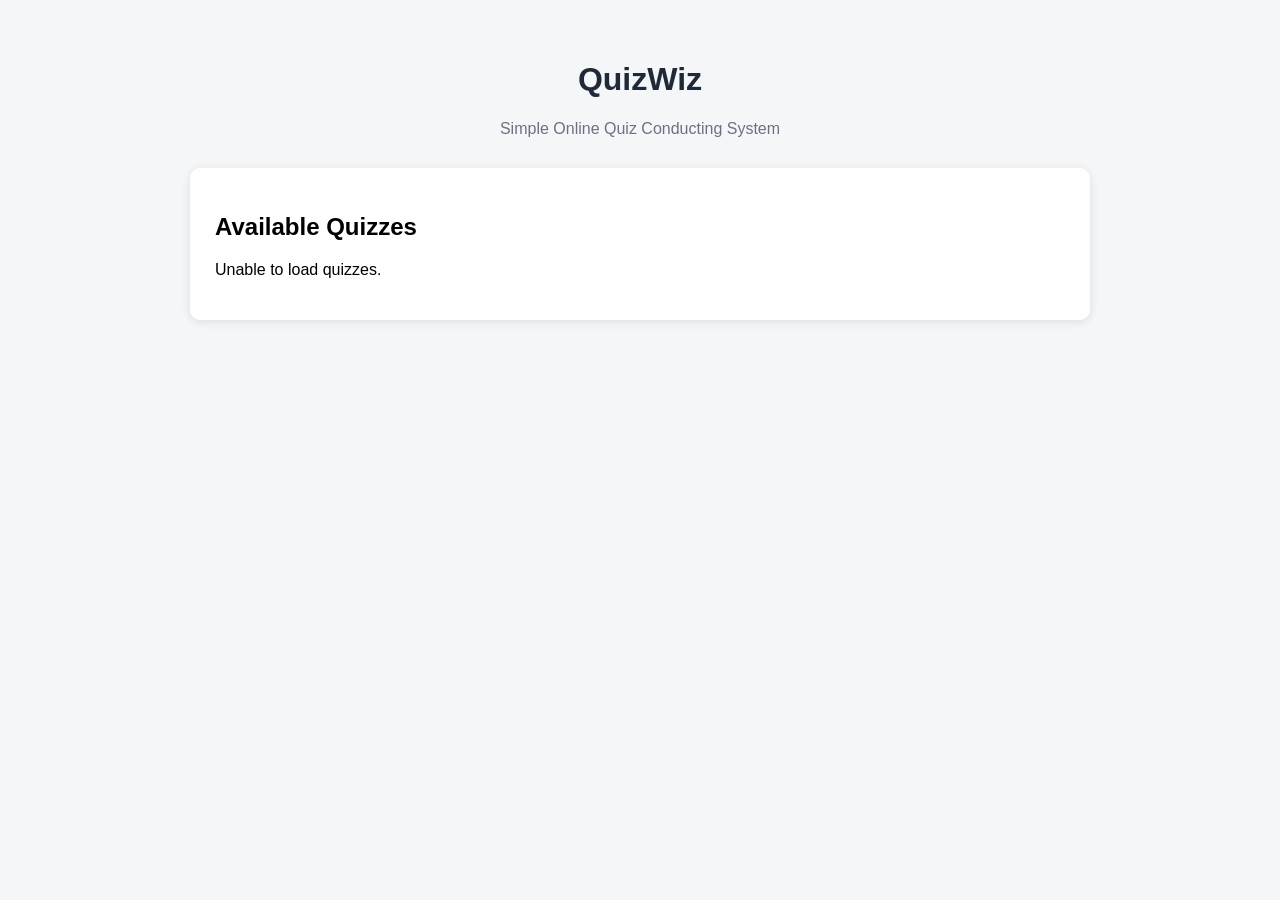
==== src/main/resources/static/index.html @ 66ffd140 "Add QuizWiz frontend" ====
<!DOCTYPE html>
<html>
<head>
    <title>QuizWiz - Online Quiz System</title>
    <link rel="stylesheet" href="style.css">
</head>

<body>

<div class="container">

    <h1>QuizWiz</h1>
    <p class="subtitle">Simple Online Quiz Conducting System</p>

    <div class="card">
        <h2>Available Quizzes</h2>

        <div id="quizList">
            <p>Loading quizzes...</p>
        </div>
    </div>

</div>

<script src="script.js"></script>

</body>
</html>
---- src/main/resources/static/style.css ----
body {
    font-family: Arial, sans-serif;
    background: #f4f6f8;
    margin: 0;
    padding: 40px;
}

.container {
    max-width: 900px;
    margin: auto;
}

h1 {
    text-align: center;
    color: #1f2937;
}

.subtitle {
    text-align: center;
    color: #6b7280;
}

.card {
    background: white;
    padding: 25px;
    margin-top: 30px;
    border-radius: 10px;
    box-shadow: 0 2px 10px rgba(0, 0, 0, 0.1);
}

.quiz {
    border: 1px solid #ddd;
    padding: 15px;
    margin-top: 15px;
    border-radius: 8px;
}

.quiz h3 {
    margin-top: 0;
}

button {
    background: #2563eb;
    color: white;
    border: none;
    padding: 10px 18px;
    border-radius: 6px;
    cursor: pointer;
}

button:hover {
    background: #1d4ed8;
}
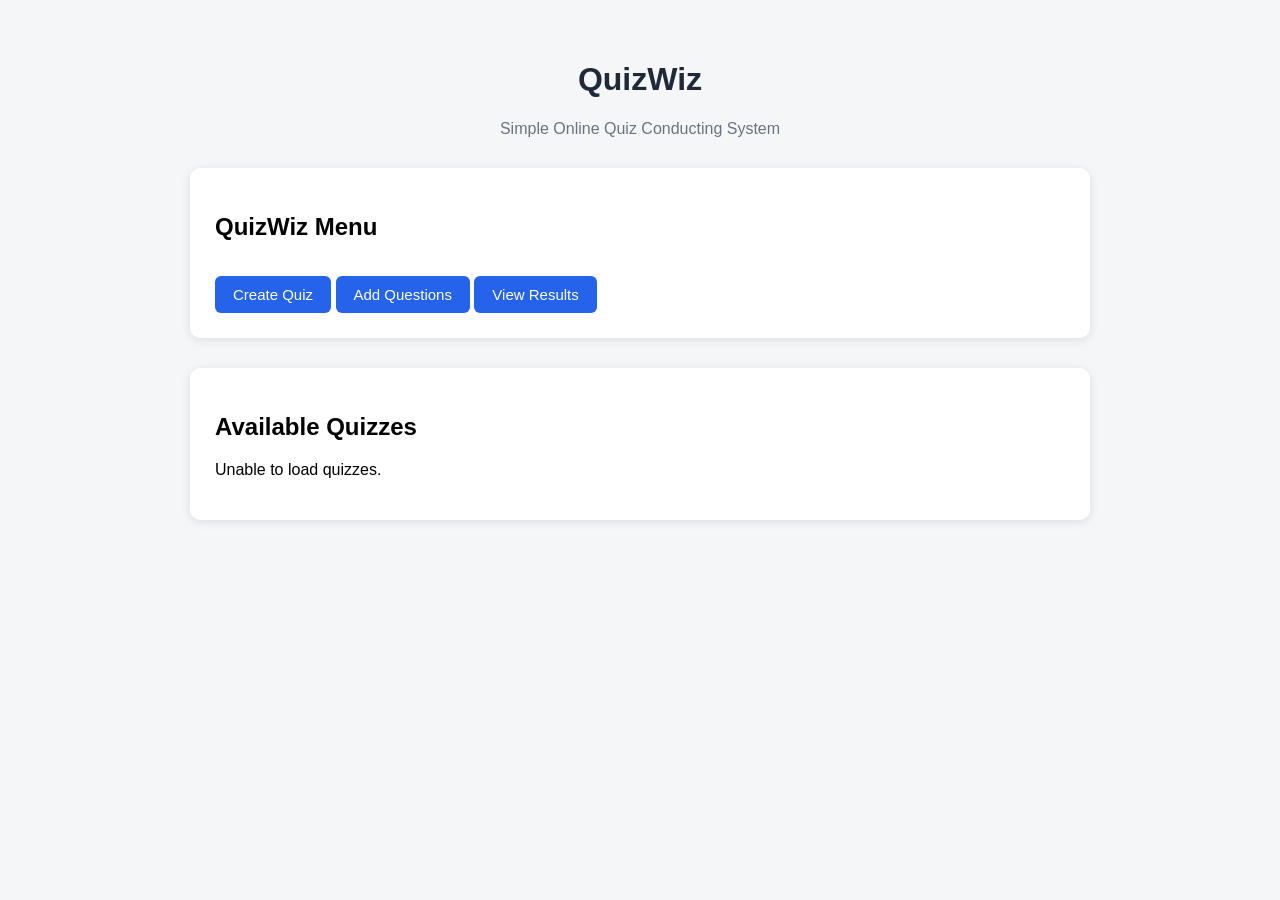
==== commit e991a5d0: "Add navigation menu" ====
--- a/src/main/resources/static/index.html
+++ b/src/main/resources/static/index.html
@@ -10,14 +10,37 @@
 <div class="container">
 
     <h1>QuizWiz</h1>
-    <p class="subtitle">Simple Online Quiz Conducting System</p>
+
+    <p class="subtitle">
+        Simple Online Quiz Conducting System
+    </p>
 
     <div class="card">
+
+        <h2>QuizWiz Menu</h2>
+
+        <button onclick="window.location.href='admin.html'">
+            Create Quiz
+        </button>
+
+        <button onclick="window.location.href='question.html'">
+            Add Questions
+        </button>
+
+        <button onclick="window.location.href='results.html'">
+            View Results
+        </button>
+
+    </div>
+
+    <div class="card">
+
         <h2>Available Quizzes</h2>
 
         <div id="quizList">
             <p>Loading quizzes...</p>
         </div>
+
     </div>
 
 </div>
--- a/src/main/resources/static/style.css
+++ b/src/main/resources/static/style.css
@@ -30,13 +30,40 @@
 
 .quiz {
     border: 1px solid #ddd;
-    padding: 15px;
+    padding: 20px;
     margin-top: 15px;
     border-radius: 8px;
+    background: #fafafa;
 }
 
 .quiz h3 {
     margin-top: 0;
+    color: #1f2937;
+}
+
+label {
+    display: block;
+    padding: 8px;
+    margin: 5px 0;
+    cursor: pointer;
+    border-radius: 5px;
+}
+
+label:hover {
+    background: #eef2ff;
+}
+
+input[type="number"] {
+    width: 100%;
+    box-sizing: border-box;
+    padding: 10px;
+    margin-top: 8px;
+    border: 1px solid #ccc;
+    border-radius: 6px;
+}
+
+input[type="radio"] {
+    margin-right: 8px;
 }
 
 button {
@@ -44,10 +71,23 @@
     color: white;
     border: none;
     padding: 10px 18px;
+    margin-top: 15px;
     border-radius: 6px;
     cursor: pointer;
+    font-size: 15px;
 }
 
 button:hover {
     background: #1d4ed8;
+}
+
+#timer {
+    color: #dc2626;
+    font-size: 18px;
+}
+
+#result {
+    margin-top: 20px;
+    font-size: 18px;
+    font-weight: bold;
 }
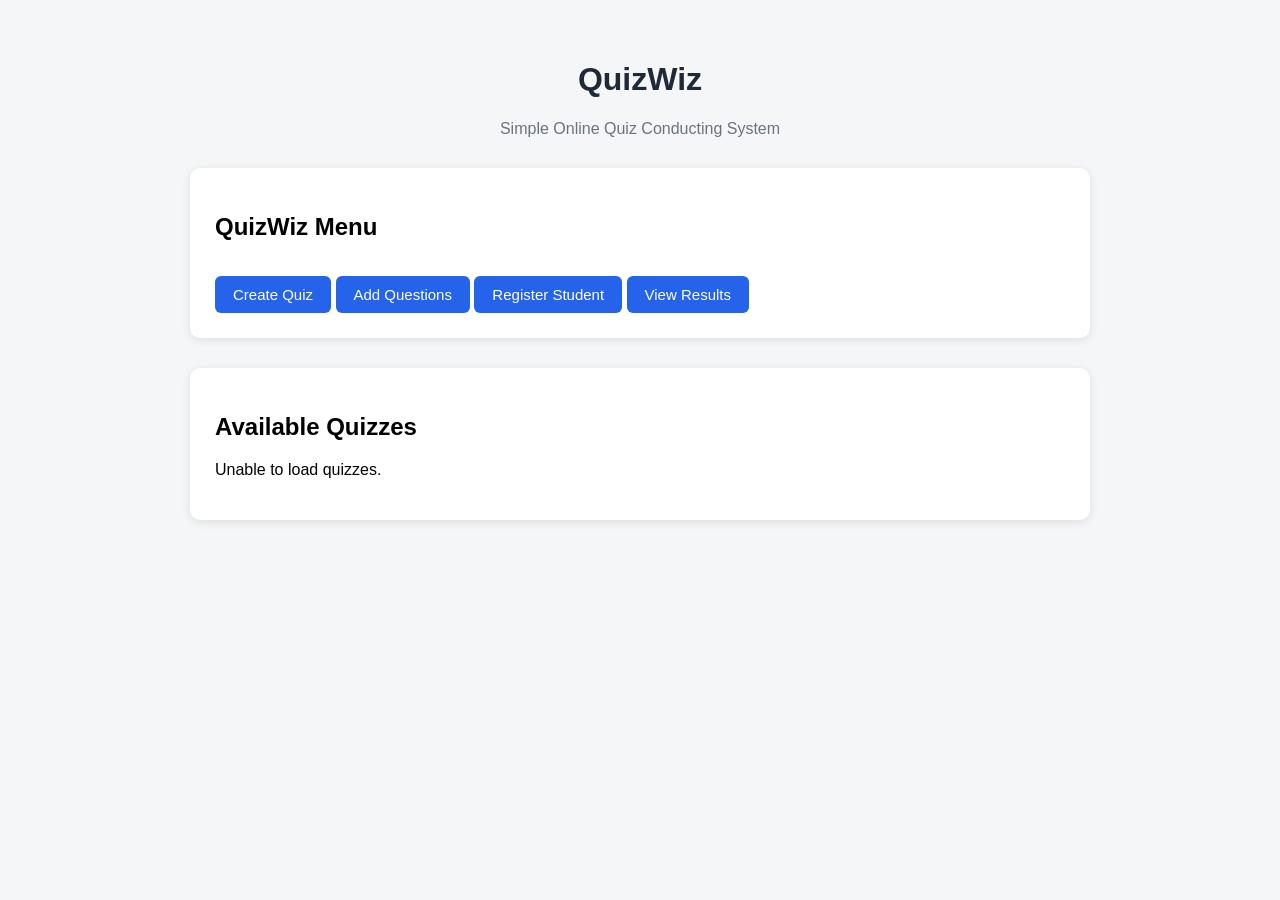
==== commit 6c5b80f1: "Add student registration navigation" ====
--- a/src/main/resources/static/index.html
+++ b/src/main/resources/static/index.html
@@ -27,6 +27,10 @@
             Add Questions
         </button>
 
+        <button onclick="window.location.href='student-register.html'">
+            Register Student
+        </button>
+
         <button onclick="window.location.href='results.html'">
             View Results
         </button>
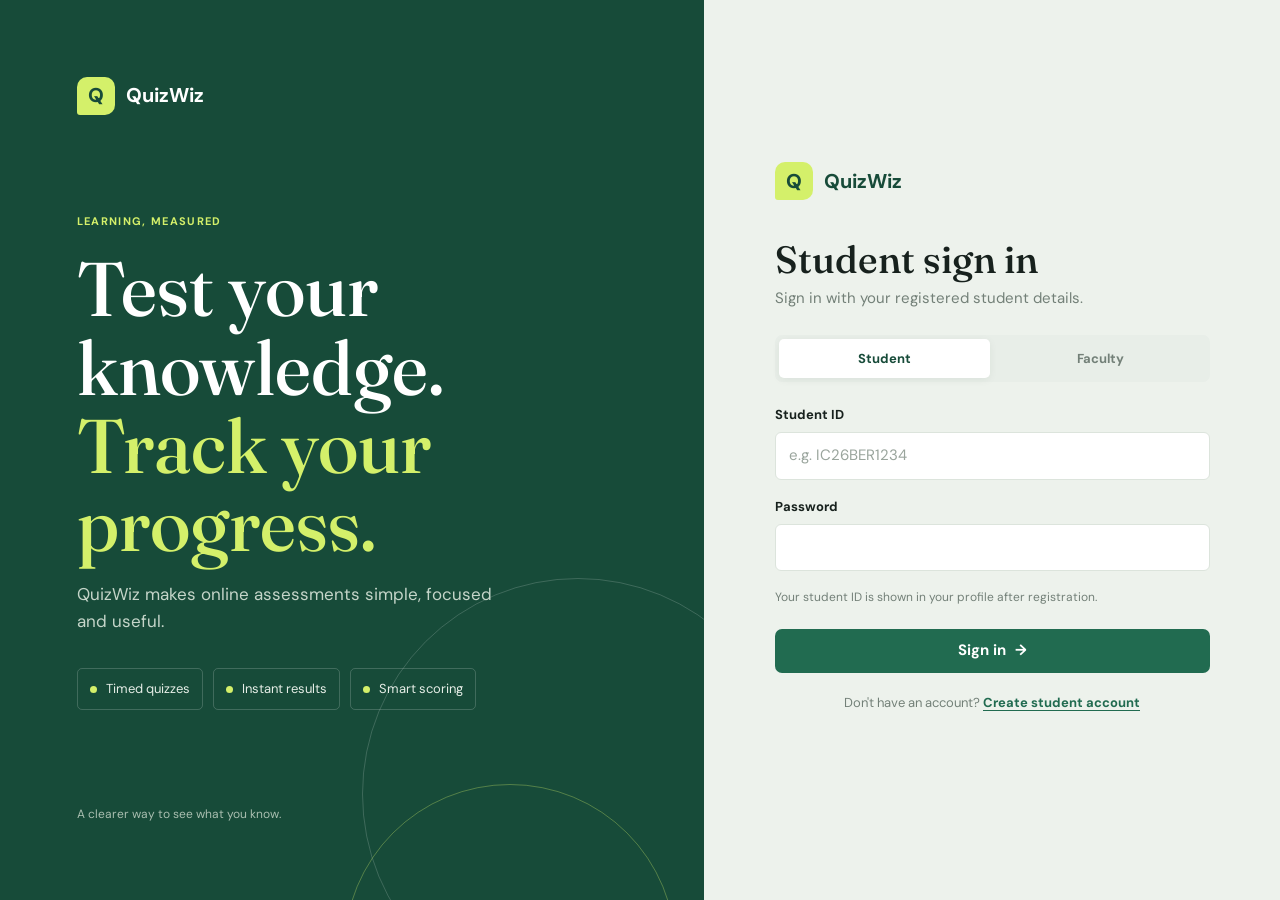
==== commit 65eec4b9: "Complete QuizWiz final UI and authentication" ====
--- a/src/main/resources/static/index.html
+++ b/src/main/resources/static/index.html
@@ -1,55 +1,1280 @@
-<!DOCTYPE html>
-<html>
+<!doctype html>
+<html lang="en">
 <head>
-    <title>QuizWiz - Online Quiz System</title>
-    <link rel="stylesheet" href="style.css">
+  <meta charset="utf-8">
+  <meta name="viewport" content="width=device-width, initial-scale=1">
+  <meta name="theme-color" content="#f5f6f2">
+  <title>QuizWiz | Learning, measured</title>
+  <link rel="preconnect" href="https://fonts.googleapis.com">
+  <link rel="preconnect" href="https://fonts.gstatic.com" crossorigin>
+  <link href="https://fonts.googleapis.com/css2?family=DM+Sans:wght@400;500;600;700&family=Fraunces:opsz,wght@9..144,500;9..144,600&display=swap" rel="stylesheet">
+  <style>
+    :root {
+      color-scheme: light;
+      --ink: #17211d;
+      --muted: #738078;
+      --paper: #f5f6f2;
+      --surface: #fff;
+      --line: #e4e9e2;
+      --green: #216b50;
+      --green-dark: #174b39;
+      --mint: #e5f2e9;
+      --lime: #d4f06a;
+      --coral: #e7765d;
+      --gold: #f3bd57;
+      --shadow: 0 16px 48px rgba(32, 52, 41, .07);
+      --sans: "DM Sans", "Segoe UI", sans-serif;
+      --serif: "Fraunces", Georgia, serif;
+    }
+    * { box-sizing: border-box; }
+    body { margin: 0; min-height: 100vh; color: var(--ink); background: var(--paper); font: 15px/1.55 var(--sans); }
+    button, input, textarea, select { font: inherit; }
+    button { cursor: pointer; }
+    button:focus-visible, input:focus-visible, textarea:focus-visible, select:focus-visible, a:focus-visible { outline: 3px solid rgba(33, 107, 80, .35); outline-offset: 3px; }
+    [hidden] { display: none !important; }
+    .serif { font-family: var(--serif); font-weight: 500; letter-spacing: 0; }
+    .eyebrow { color: var(--green); font-size: 11px; font-weight: 700; letter-spacing: .12em; text-transform: uppercase; }
+    .muted { color: var(--muted); }
+    .button { display: inline-flex; min-height: 44px; align-items: center; justify-content: center; gap: 9px; border: 1px solid transparent; border-radius: 7px; padding: 0 17px; background: var(--green); color: white; font-weight: 700; transition: transform .18s ease, background .18s ease, box-shadow .18s ease; }
+    .button:hover { transform: translateY(-1px); background: var(--green-dark); box-shadow: 0 8px 18px rgba(33, 107, 80, .18); }
+    .button.secondary { border-color: var(--line); background: white; color: var(--ink); }
+    .button.secondary:hover { border-color: #b9c8ba; background: #f9fbf8; box-shadow: none; }
+    .button.ghost { background: transparent; color: var(--muted); }
+    .button.ghost:hover { background: #eef2ed; color: var(--ink); box-shadow: none; }
+    .button.danger { background: #b74735; }
+    .button:disabled { cursor: wait; opacity: .6; transform: none; }
+    .icon-button { display: grid; width: 42px; height: 42px; place-items: center; border: 1px solid var(--line); border-radius: 7px; background: white; color: var(--ink); }
+    .field { display: grid; gap: 7px; }
+    .field label { font-size: 13px; font-weight: 700; }
+    .field input, .field textarea, .field select { width: 100%; min-height: 47px; border: 1px solid #dce4dc; border-radius: 6px; padding: 11px 13px; background: #fff; color: var(--ink); }
+    .field textarea { min-height: 100px; resize: vertical; }
+    .field input::placeholder, .field textarea::placeholder { color: #9aa59d; }
+    .form-grid { display: grid; gap: 17px; }
+    .form-note { margin: 0; color: var(--muted); font-size: 12px; }
+
+    /* Sign-in */
+    .auth-screen { min-height: 100vh; display: grid; grid-template-columns: minmax(0, 1.1fr) minmax(390px, .9fr); background: #edf2ec; }
+    .auth-story { position: relative; display: flex; min-height: 100vh; flex-direction: column; justify-content: space-between; overflow: hidden; padding: clamp(32px, 6vw, 84px); background: var(--green-dark); color: white; }
+    .auth-story::before { position: absolute; right: -90px; bottom: -110px; width: 430px; height: 430px; border: 1px solid rgba(255,255,255,.17); border-radius: 50%; content: ""; }
+    .auth-story::after { position: absolute; right: 4%; bottom: -24%; width: 330px; height: 330px; border: 1px solid rgba(212,240,106,.32); border-radius: 50%; content: ""; }
+    .brand { display: flex; align-items: center; gap: 11px; color: inherit; font-size: 20px; font-weight: 700; }
+    .brand-mark { display: grid; width: 38px; height: 38px; place-items: center; border-radius: 10px 10px 10px 3px; background: var(--lime); color: var(--green-dark); font-weight: 800; }
+    .story-copy { position: relative; z-index: 1; max-width: 600px; margin: 50px 0; }
+    .story-copy .eyebrow { color: var(--lime); }
+    .story-copy h1 { max-width: 570px; margin: 18px 0; font: 500 clamp(42px, 6vw, 76px)/1.03 var(--serif); }
+    .story-copy h1 span { color: var(--lime); }
+    .story-copy > p { max-width: 440px; color: #c5d5c9; font-size: 17px; }
+    .story-points { display: flex; flex-wrap: wrap; gap: 10px; margin-top: 34px; }
+    .story-point { display: flex; align-items: center; gap: 9px; border: 1px solid rgba(255,255,255,.18); border-radius: 5px; padding: 10px 12px; color: #e6eee7; font-size: 13px; }
+    .point-dot { width: 7px; height: 7px; border-radius: 50%; background: var(--lime); }
+    .story-foot { position: relative; z-index: 1; color: #a9beb0; font-size: 12px; }
+    .auth-panel { display: grid; place-items: center; padding: 34px; }
+    .auth-card { width: min(100%, 435px); animation: rise .45s ease both; }
+    .auth-card .brand { margin-bottom: 38px; color: var(--green-dark); }
+    .auth-card h2 { margin: 0 0 5px; font: 500 38px/1.15 var(--serif); }
+    .auth-card > p { margin: 0 0 25px; color: var(--muted); }
+    .auth-tabs { display: grid; grid-template-columns: 1fr 1fr; gap: 5px; margin-bottom: 23px; padding: 4px; border-radius: 7px; background: #e8eee8; }
+    .auth-tab { min-height: 39px; border: 0; border-radius: 5px; background: transparent; color: var(--muted); font-size: 13px; font-weight: 700; }
+    .auth-tab.active { background: white; color: var(--green-dark); box-shadow: 0 2px 8px rgba(20,50,30,.06); }
+    .auth-form .button { width: 100%; margin-top: 5px; }
+    .auth-small { margin-top: 20px !important; text-align: center; font-size: 13px; }
+    .text-button { border: 0; padding: 0; background: transparent; color: var(--green); font-weight: 700; text-decoration: underline; text-underline-offset: 3px; }
+
+    /* Main workspace */
+    .app-shell { min-height: 100vh; }
+    .sidebar { position: fixed; inset: 0 auto 0 0; z-index: 10; display: flex; width: 248px; flex-direction: column; border-right: 1px solid var(--line); padding: 25px 17px 18px; background: #fff; }
+    .sidebar .brand { margin: 0 10px 37px; color: var(--green-dark); }
+    .nav-label { margin: 0 11px 9px; color: #99a59c; font-size: 10px; font-weight: 700; letter-spacing: .12em; text-transform: uppercase; }
+    .nav-list { display: grid; gap: 5px; }
+    .nav-link { display: flex; min-height: 44px; align-items: center; gap: 12px; border: 0; border-radius: 5px; padding: 0 12px; background: transparent; color: #617067; text-align: left; font-size: 13px; font-weight: 600; }
+    .nav-link:hover { background: #f3f6f2; color: var(--ink); }
+    .nav-link.active { background: var(--mint); color: var(--green-dark); }
+    .nav-icon { display: grid; width: 20px; place-items: center; font-size: 17px; }
+    .sidebar-spacer { flex: 1; }
+    .sidebar-note { margin: 0 3px 17px; border-radius: 7px; padding: 15px; background: #f0f4ed; }
+    .sidebar-note strong { display: block; margin-bottom: 5px; font-size: 12px; }
+    .sidebar-note p { margin: 0; color: var(--muted); font-size: 11px; }
+    .user-mini { display: flex; align-items: center; gap: 10px; border-top: 1px solid var(--line); padding: 16px 3px 0; }
+    .avatar { display: grid; width: 37px; height: 37px; flex: 0 0 auto; place-items: center; border-radius: 50%; background: var(--lime); color: var(--green-dark); font-size: 12px; font-weight: 800; }
+    .user-mini-copy { min-width: 0; flex: 1; }
+    .user-mini-copy strong, .user-mini-copy span { display: block; overflow: hidden; text-overflow: ellipsis; white-space: nowrap; }
+    .user-mini-copy strong { font-size: 12px; }
+    .user-mini-copy span { color: var(--muted); font-size: 10px; }
+    .workspace { min-height: 100vh; margin-left: 248px; }
+    .topbar { position: sticky; top: 0; z-index: 8; display: flex; min-height: 74px; align-items: center; justify-content: space-between; border-bottom: 1px solid var(--line); padding: 0 clamp(20px, 4vw, 54px); background: rgba(245,246,242,.93); backdrop-filter: blur(14px); }
+    .topbar-title { margin: 0; font-size: 14px; font-weight: 700; }
+    .topbar-right { display: flex; align-items: center; gap: 13px; }
+    .date-label { color: var(--muted); font-size: 12px; }
+    .mobile-menu { display: none; }
+    .content { width: min(100%, 1390px); margin: 0 auto; padding: 37px clamp(20px, 4vw, 54px) 70px; }
+    .page { display: none; animation: rise .28s ease both; }
+    .page.active { display: block; }
+    .page-heading { display: flex; align-items: end; justify-content: space-between; gap: 20px; margin-bottom: 25px; }
+    .page-heading h1 { margin: 5px 0 0; font: 500 clamp(30px, 4vw, 42px)/1.12 var(--serif); }
+    .page-heading p { margin: 7px 0 0; color: var(--muted); }
+    .stats-grid { display: grid; grid-template-columns: repeat(4, minmax(0, 1fr)); gap: 13px; margin-bottom: 20px; }
+    .stat-card { min-height: 119px; border: 1px solid var(--line); border-radius: 7px; padding: 17px 18px; background: white; }
+    .stat-top { display: flex; align-items: center; justify-content: space-between; color: var(--muted); font-size: 12px; }
+    .stat-icon { display: grid; width: 29px; height: 29px; place-items: center; border-radius: 5px; background: var(--mint); color: var(--green); }
+    .stat-value { display: block; margin-top: 10px; font: 600 29px/1 var(--serif); }
+    .hero { position: relative; display: flex; min-height: 225px; align-items: center; justify-content: space-between; overflow: hidden; margin-bottom: 35px; border-radius: 8px; padding: 35px clamp(25px, 5vw, 56px); background: var(--green-dark); color: white; }
+    .hero::before { position: absolute; right: 14%; top: -65px; width: 240px; height: 240px; border: 1px solid rgba(255,255,255,.13); border-radius: 50%; content: ""; }
+    .hero::after { position: absolute; right: 9%; top: -24px; width: 190px; height: 190px; border: 1px solid rgba(212,240,106,.38); border-radius: 50%; content: ""; }
+    .hero-copy { position: relative; z-index: 1; max-width: 570px; }
+    .hero-copy .eyebrow { color: var(--lime); }
+    .hero h2 { margin: 8px 0 9px; font: 500 clamp(29px, 4vw, 43px)/1.08 var(--serif); }
+    .hero p { max-width: 450px; margin: 0 0 20px; color: #c5d5c9; }
+    .button.lime { background: var(--lime); color: var(--green-dark); }
+    .button.lime:hover { background: #e1f78d; }
+    .hero-mark { position: relative; z-index: 1; display: grid; width: 142px; height: 142px; flex: 0 0 auto; place-items: center; margin: 0 4%; border: 1px solid rgba(255,255,255,.24); border-radius: 50%; color: var(--lime); font: 500 62px/1 var(--serif); transform: rotate(-12deg); }
+    .section-head { display: flex; align-items: center; justify-content: space-between; gap: 15px; margin: 0 0 16px; }
+    .section-head h2 { margin: 0; font: 500 25px/1.2 var(--serif); }
+    .quiz-grid { display: grid; grid-template-columns: repeat(3, minmax(0, 1fr)); gap: 14px; }
+    .quiz-card { position: relative; display: flex; min-height: 220px; flex-direction: column; border: 1px solid var(--line); border-radius: 7px; padding: 19px; background: white; transition: transform .2s ease, box-shadow .2s ease, border-color .2s ease; }
+    .quiz-card:hover { transform: translateY(-3px); border-color: #c8d8ca; box-shadow: var(--shadow); }
+    .quiz-card-top { display: flex; align-items: center; justify-content: space-between; margin-bottom: 17px; }
+    .quiz-emblem { display: grid; width: 39px; height: 39px; place-items: center; border-radius: 6px; background: #eef3e7; color: var(--green); font-size: 17px; font-weight: 800; }
+    .pill { display: inline-flex; align-items: center; border-radius: 99px; padding: 5px 9px; background: #eff4ef; color: #52675a; font-size: 11px; font-weight: 700; }
+    .pill.done { background: #e7f2e8; color: #28694d; }
+    .quiz-card h3 { margin: 0 0 5px; font-size: 16px; }
+    .quiz-card p { display: -webkit-box; overflow: hidden; margin: 0 0 16px; color: var(--muted); font-size: 12px; -webkit-box-orient: vertical; -webkit-line-clamp: 2; }
+    .quiz-meta { display: flex; gap: 15px; margin-top: auto; color: var(--muted); font-size: 11px; }
+    .quiz-card .button { width: 100%; margin-top: 15px; }
+    .activity { overflow: hidden; border: 1px solid var(--line); border-radius: 7px; background: white; }
+    .activity-row { display: grid; grid-template-columns: 1.6fr 1fr .7fr .8fr; align-items: center; gap: 14px; min-height: 56px; border-top: 1px solid #edf0ec; padding: 0 17px; font-size: 12px; }
+    .activity-row:first-child { border-top: 0; }
+    .activity-row.header { min-height: 40px; background: #f8faf7; color: var(--muted); font-size: 10px; font-weight: 700; text-transform: uppercase; }
+    .empty-state { grid-column: 1/-1; display: grid; min-height: 145px; place-items: center; border: 1px dashed #ccd8cd; border-radius: 7px; padding: 22px; color: var(--muted); text-align: center; }
+    .loading { display: flex; align-items: center; justify-content: center; gap: 10px; min-height: 140px; color: var(--muted); }
+    .spinner { width: 20px; height: 20px; border: 2px solid #dce8dd; border-top-color: var(--green); border-radius: 50%; animation: spin .8s linear infinite; }
+
+    /* Forms and tables */
+    .panel { border: 1px solid var(--line); border-radius: 7px; padding: 22px; background: white; }
+    .panel h2 { margin: 0 0 4px; font: 500 22px/1.2 var(--serif); }
+    .panel > p { margin: 0 0 21px; color: var(--muted); font-size: 13px; }
+    .faculty-grid { display: grid; grid-template-columns: repeat(2, minmax(0, 1fr)); align-items: start; gap: 17px; }
+    .faculty-grid .wide { grid-column: 1/-1; }
+    .inline-fields { display: grid; grid-template-columns: 1fr 1fr; gap: 13px; }
+    .panel .button { margin-top: 19px; }
+    .form-message { margin: 14px 0 0; color: var(--green); font-size: 12px; font-weight: 700; }
+    .table-wrap { overflow-x: auto; border: 1px solid var(--line); border-radius: 7px; background: white; }
+    table { width: 100%; border-collapse: collapse; text-align: left; }
+    th, td { padding: 14px 17px; border-bottom: 1px solid #edf0ec; white-space: nowrap; }
+    th { background: #f8faf7; color: var(--muted); font-size: 10px; letter-spacing: .06em; text-transform: uppercase; }
+    td { font-size: 12px; }
+    tbody tr:last-child td { border-bottom: 0; }
+    .result-cards { display: none; }
+    .select-row { display: flex; align-items: end; gap: 12px; margin: 20px 0; }
+    .select-row .field { width: min(360px, 100%); }
+
+    /* Taking a quiz */
+    .quiz-page.active { display: block; }
+    .quiz-workspace { width: min(1020px, 100%); margin: 4px auto; }
+    .quiz-top { display: flex; align-items: center; justify-content: space-between; gap: 20px; margin-bottom: 25px; }
+    .quiz-top h1 { margin: 3px 0 0; font: 500 29px/1.18 var(--serif); }
+    .timer-box { min-width: 116px; border: 1px solid var(--line); border-radius: 7px; padding: 9px 13px; background: white; text-align: center; }
+    .timer-box span { display: block; color: var(--muted); font-size: 10px; font-weight: 700; text-transform: uppercase; }
+    .timer-box strong { font: 600 22px/1.2 var(--serif); }
+    .timer-box.urgent { border-color: #efb5a8; background: #fff2ee; color: #ae3c2e; animation: pulse 1.2s ease infinite; }
+    .quiz-progress-line { display: flex; align-items: center; justify-content: space-between; gap: 12px; margin-bottom: 8px; font-size: 12px; }
+    .progress-track { height: 6px; overflow: hidden; border-radius: 8px; background: #e4eae3; }
+    .progress-fill { width: 0; height: 100%; border-radius: inherit; background: var(--green); transition: width .25s ease; }
+    .quiz-layout { display: grid; grid-template-columns: 220px minmax(0, 1fr); gap: 17px; margin-top: 20px; }
+    .question-nav, .question-panel { border: 1px solid var(--line); border-radius: 7px; background: white; }
+    .question-nav { align-self: start; padding: 17px; }
+    .question-nav h2 { margin: 0 0 13px; font-size: 12px; }
+    .number-grid { display: grid; grid-template-columns: repeat(5, 1fr); gap: 7px; }
+    .question-number { display: grid; aspect-ratio: 1; place-items: center; border: 1px solid var(--line); border-radius: 5px; background: white; color: #627069; font-size: 11px; font-weight: 700; }
+    .question-number.current { border-color: var(--green); background: var(--green); color: white; }
+    .question-number.answered:not(.current) { border-color: #cce2cf; background: #edf6eb; color: var(--green); }
+    .nav-legend { display: grid; gap: 8px; margin-top: 16px; color: var(--muted); font-size: 10px; }
+    .legend-item { display: flex; align-items: center; gap: 8px; }
+    .legend-swatch { width: 11px; height: 11px; border: 1px solid var(--line); border-radius: 3px; background: white; }
+    .legend-swatch.green { border-color: #cce2cf; background: #edf6eb; }
+    .legend-swatch.dark { border-color: var(--green); background: var(--green); }
+    .question-panel { min-height: 440px; display: flex; flex-direction: column; padding: clamp(19px, 4vw, 34px); }
+    .question-kicker { color: var(--green); font-size: 11px; font-weight: 700; letter-spacing: .1em; text-transform: uppercase; }
+    .question-panel h2 { max-width: 700px; margin: 13px 0 24px; font: 500 clamp(22px, 3vw, 31px)/1.3 var(--serif); }
+    .option-list { display: grid; gap: 10px; }
+    .answer-option { display: flex; min-height: 58px; align-items: center; gap: 13px; border: 1px solid var(--line); border-radius: 6px; padding: 10px 14px; background: white; color: var(--ink); text-align: left; transition: border-color .15s ease, background .15s ease; }
+    .answer-option:hover { border-color: #9bbba2; background: #f9fcf8; }
+    .answer-option.selected { border-color: var(--green); background: #eef6ef; }
+    .answer-key { display: grid; width: 30px; height: 30px; flex: 0 0 auto; place-items: center; border: 1px solid var(--line); border-radius: 5px; color: var(--muted); font-size: 11px; font-weight: 800; }
+    .selected .answer-key { border-color: var(--green); background: var(--green); color: white; }
+    .answer-text { font-size: 13px; }
+    .question-actions { display: flex; justify-content: space-between; gap: 12px; margin-top: auto; padding-top: 23px; }
+    .question-actions .button { min-width: 120px; }
+    .quiz-exit { margin: 0 0 15px; }
+
+    /* Result */
+    .result-wrap { width: min(760px, 100%); margin: 18px auto; text-align: center; }
+    .score-ring { display: grid; width: 164px; height: 164px; place-items: center; margin: 0 auto 22px; border: 8px solid #deecdf; border-right-color: var(--green); border-bottom-color: var(--green); border-radius: 50%; background: white; transform: rotate(45deg); }
+    .score-ring-inner { transform: rotate(-45deg); }
+    .score-ring strong { display: block; font: 600 37px/1 var(--serif); }
+    .score-ring span { color: var(--muted); font-size: 11px; }
+    .result-wrap h1 { margin: 0; font: 500 40px/1.1 var(--serif); }
+    .result-wrap > p { margin: 8px 0 23px; color: var(--muted); }
+    .result-stats { display: grid; grid-template-columns: repeat(4,1fr); overflow: hidden; margin: 26px 0; border: 1px solid var(--line); border-radius: 7px; background: white; }
+    .result-stat { padding: 17px 8px; border-left: 1px solid var(--line); }
+    .result-stat:first-child { border-left: 0; }
+    .result-stat strong { display: block; font: 600 23px/1.2 var(--serif); }
+    .result-stat span { color: var(--muted); font-size: 10px; }
+    .result-actions { display: flex; justify-content: center; gap: 10px; }
+
+    /* Modal, toast, responsive */
+    .modal-backdrop { position: fixed; inset: 0; z-index: 30; display: grid; place-items: center; padding: 20px; background: rgba(20,32,25,.48); backdrop-filter: blur(5px); animation: fade .18s ease both; }
+    .modal { width: min(100%, 440px); border-radius: 8px; padding: 26px; background: white; box-shadow: 0 24px 70px rgba(10,25,15,.25); animation: rise .2s ease both; }
+    .modal h2 { margin: 0 0 6px; font: 500 26px/1.2 var(--serif); }
+    .modal p { margin: 0; color: var(--muted); font-size: 13px; }
+    .modal-actions { display: flex; justify-content: end; gap: 9px; margin-top: 23px; }
+    .toast-region { position: fixed; top: 16px; right: 18px; z-index: 50; display: grid; width: min(370px, calc(100vw - 36px)); gap: 9px; }
+    .toast { display: flex; align-items: start; gap: 10px; border: 1px solid var(--line); border-left: 4px solid var(--green); border-radius: 6px; padding: 13px 14px; background: white; box-shadow: var(--shadow); font-size: 12px; animation: toast-in .25s ease both; }
+    .toast.error { border-left-color: var(--coral); }
+    .toast.info { border-left-color: var(--gold); }
+    .toast-icon { font-weight: 800; }
+    .mobile-scrim { display: none; }
+    @keyframes spin { to { transform: rotate(360deg); } }
+    @keyframes rise { from { opacity: 0; transform: translateY(8px); } to { opacity: 1; transform: translateY(0); } }
+    @keyframes fade { from { opacity: 0; } to { opacity: 1; } }
+    @keyframes toast-in { from { opacity: 0; transform: translateX(15px); } to { opacity: 1; transform: translateX(0); } }
+    @keyframes pulse { 50% { box-shadow: 0 0 0 4px rgba(231,118,93,.15); } }
+    @media (max-width: 1050px) {
+      .sidebar { width: 218px; }
+      .workspace { margin-left: 218px; }
+      .quiz-grid { grid-template-columns: repeat(2, minmax(0,1fr)); }
+      .hero-mark { width: 115px; height: 115px; font-size: 48px; }
+    }
+    @media (max-width: 780px) {
+      .auth-screen { grid-template-columns: 1fr; }
+      .auth-story { min-height: 330px; padding: 24px; }
+      .auth-story .brand { margin-bottom: 20px; }
+      .story-copy { margin: 15px 0; }
+      .story-copy h1 { max-width: 500px; font-size: 42px; }
+      .story-copy > p { font-size: 14px; }
+      .story-points { margin-top: 18px; }
+      .story-foot { display: none; }
+      .auth-panel { padding: 35px 22px 48px; }
+      .auth-card .brand { display: none; }
+      .sidebar { width: 270px; transform: translateX(-100%); transition: transform .22s ease; }
+      .sidebar.open { transform: translateX(0); }
+      .mobile-scrim.open { position: fixed; inset: 0; z-index: 9; display: block; background: rgba(20,32,25,.35); }
+      .workspace { margin-left: 0; }
+      .topbar { min-height: 64px; padding: 0 18px; }
+      .mobile-menu { display: grid; }
+      .date-label { display: none; }
+      .content { padding: 27px 18px 55px; }
+      .stats-grid { grid-template-columns: repeat(2,minmax(0,1fr)); }
+      .hero { min-height: 220px; }
+      .hero-mark { position: absolute; right: -17px; bottom: -35px; opacity: .42; }
+      .quiz-layout { grid-template-columns: 1fr; }
+      .question-nav { order: 2; }
+      .number-grid { grid-template-columns: repeat(10, minmax(25px, 1fr)); }
+      .nav-legend { display: flex; flex-wrap: wrap; gap: 12px; }
+      .question-panel { min-height: 400px; }
+    }
+    @media (max-width: 560px) {
+      .auth-story { min-height: 300px; }
+      .story-copy h1 { font-size: 36px; }
+      .story-copy > p { margin-bottom: 0; }
+      .story-point { padding: 7px 9px; font-size: 11px; }
+      .auth-card h2 { font-size: 32px; }
+      .page-heading { align-items: start; flex-direction: column; }
+      .page-heading .button { width: 100%; }
+      .stats-grid { gap: 9px; }
+      .stat-card { min-height: 105px; padding: 13px; }
+      .stat-value { font-size: 25px; }
+      .stat-top { font-size: 10px; }
+      .hero { min-height: 230px; padding: 24px 20px; }
+      .hero h2 { font-size: 31px; }
+      .hero p { max-width: 300px; font-size: 13px; }
+      .quiz-grid { grid-template-columns: 1fr; }
+      .quiz-card { min-height: 205px; }
+      .activity-row { grid-template-columns: 1.4fr .8fr .7fr; gap: 7px; padding: 0 11px; font-size: 10px; }
+      .activity-row > :last-child { display: none; }
+      .activity-row.header { font-size: 9px; }
+      .faculty-grid, .inline-fields { grid-template-columns: 1fr; }
+      .faculty-grid .wide { grid-column: auto; }
+      .panel { padding: 17px; }
+      .select-row { align-items: stretch; flex-direction: column; }
+      .select-row .field { width: 100%; }
+      .select-row .button { width: 100%; }
+      .table-wrap.desktop-results { display: none; }
+      .result-cards { display: grid; gap: 9px; }
+      .result-card { border: 1px solid var(--line); border-radius: 6px; padding: 14px; background: white; }
+      .result-card-head { display: flex; justify-content: space-between; gap: 12px; }
+      .result-card strong { font-size: 13px; }
+      .result-card p { margin: 5px 0 0; color: var(--muted); font-size: 11px; }
+      .quiz-top { align-items: start; }
+      .quiz-top h1 { font-size: 23px; }
+      .timer-box { min-width: 89px; padding: 7px 8px; }
+      .timer-box strong { font-size: 19px; }
+      .question-panel { min-height: 470px; padding: 19px 15px; }
+      .question-panel h2 { margin: 10px 0 20px; font-size: 25px; }
+      .answer-option { min-height: 55px; padding: 9px; }
+      .question-actions .button { min-width: 0; flex: 1; padding: 0 11px; font-size: 12px; }
+      .number-grid { grid-template-columns: repeat(8, minmax(25px, 1fr)); }
+      .result-wrap { margin-top: 3px; }
+      .score-ring { width: 140px; height: 140px; }
+      .result-wrap h1 { font-size: 34px; }
+      .result-stats { grid-template-columns: repeat(2,1fr); }
+      .result-stat:nth-child(3) { border-left: 0; border-top: 1px solid var(--line); }
+      .result-stat:nth-child(4) { border-top: 1px solid var(--line); }
+      .result-actions { flex-direction: column; }
+    }
+    @media (prefers-reduced-motion: reduce) {
+      *, *::before, *::after { scroll-behavior: auto !important; animation-duration: .01ms !important; animation-iteration-count: 1 !important; transition-duration: .01ms !important; }
+    }
+  </style>
 </head>
-
 <body>
-
-<div class="container">
-
-    <h1>QuizWiz</h1>
-
-    <p class="subtitle">
-        Simple Online Quiz Conducting System
-    </p>
-
-    <div class="card">
-
-        <h2>QuizWiz Menu</h2>
-
-        <button onclick="window.location.href='admin.html'">
-            Create Quiz
-        </button>
-
-        <button onclick="window.location.href='question.html'">
-            Add Questions
-        </button>
-
-        <button onclick="window.location.href='student-register.html'">
-            Register Student
-        </button>
-
-        <button onclick="window.location.href='results.html'">
-            View Results
-        </button>
-
+  <div class="toast-region" id="toastRegion" aria-live="polite"></div>
+
+  <main class="auth-screen" id="authScreen">
+    <section class="auth-story" aria-label="About QuizWiz">
+      <div class="brand"><span class="brand-mark">Q</span><span>QuizWiz</span></div>
+      <div class="story-copy">
+        <span class="eyebrow">Learning, measured</span>
+        <h1>Test your knowledge.<br><span>Track your progress.</span></h1>
+        <p>QuizWiz makes online assessments simple, focused and useful.</p>
+        <div class="story-points">
+          <span class="story-point"><i class="point-dot"></i> Timed quizzes</span>
+          <span class="story-point"><i class="point-dot"></i> Instant results</span>
+          <span class="story-point"><i class="point-dot"></i> Smart scoring</span>
+        </div>
+      </div>
+      <div class="story-foot">A clearer way to see what you know.</div>
+    </section>
+    <section class="auth-panel">
+      <div class="auth-card">
+        <div class="brand"><span class="brand-mark">Q</span><span>QuizWiz</span></div>
+        <h2 id="authTitle">Welcome back</h2>
+        <p id="authSubtitle">Sign in to continue to QuizWiz.</p>
+        <div class="auth-tabs" role="tablist" aria-label="Choose account type">
+          <button class="auth-tab active" id="studentRoleTab" type="button" role="tab" aria-selected="true" data-role="student">Student</button>
+          <button class="auth-tab" id="facultyRoleTab" type="button" role="tab" aria-selected="false" data-role="faculty">Faculty</button>
+        </div>
+        <form class="form-grid auth-form" id="loginForm">
+          <div class="field"><label for="loginId">Student ID</label><input id="loginId" autocomplete="username" placeholder="e.g. IC26BER1234" required></div>
+          <div class="field"><label for="loginPassword">Password</label><input id="loginPassword" type="password" autocomplete="current-password" required></div>
+          <p class="form-note">Your student ID is shown in your profile after registration.</p>
+          <button class="button" type="submit">Sign in <span aria-hidden="true">→</span></button>
+        </form>
+        <form class="form-grid auth-form" id="registerForm" hidden>
+          <div class="field"><label for="registerName">Full name</label><input id="registerName" autocomplete="name" placeholder="Your full name" required></div>
+          <div class="field"><label for="registerEmail">Email address</label><input id="registerEmail" type="email" autocomplete="email" placeholder="you@example.com" required></div>
+          <div class="field"><label for="registerNumber">Register number</label><input id="registerNumber" placeholder="e.g. 23ECE001" required></div>
+          <div class="field"><label for="studentPassword">Password</label><input id="studentPassword" type="password" autocomplete="new-password" minlength="8" maxlength="72" required><span class="form-note">Use at least 8 characters.</span></div>
+          <div class="field"><label for="studentPasswordConfirm">Confirm password</label><input id="studentPasswordConfirm" type="password" autocomplete="new-password" minlength="8" maxlength="72" required></div>
+          <button class="button" type="submit">Create account <span aria-hidden="true">→</span></button>
+        </form>
+        <form class="form-grid auth-form" id="facultyLoginForm" hidden>
+          <div class="field"><label for="facultyLoginEmail">Faculty email</label><input id="facultyLoginEmail" type="email" autocomplete="username" placeholder="name@college.edu" required></div>
+          <div class="field"><label for="facultyLoginPassword">Password</label><input id="facultyLoginPassword" type="password" autocomplete="current-password" required></div>
+          <button class="button" type="submit">Faculty sign in <span aria-hidden="true">→</span></button>
+        </form>
+        <form class="form-grid auth-form" id="facultyRegisterForm" hidden>
+          <div class="field"><label for="facultyName">Full name</label><input id="facultyName" autocomplete="name" placeholder="Your full name" required></div>
+          <div class="field"><label for="facultyEmail">Faculty email</label><input id="facultyEmail" type="email" autocomplete="email" placeholder="name@college.edu" required></div>
+          <div class="field"><label for="facultyPassword">Password</label><input id="facultyPassword" type="password" autocomplete="new-password" minlength="8" maxlength="72" required><span class="form-note">Use at least 8 characters.</span></div>
+          <div class="field"><label for="facultyPasswordConfirm">Confirm password</label><input id="facultyPasswordConfirm" type="password" autocomplete="new-password" minlength="8" maxlength="72" required></div>
+          <button class="button" type="submit">Create faculty account <span aria-hidden="true">→</span></button>
+        </form>
+        <p class="auth-small" id="authSwitchText">Don't have an account? <button class="text-button" type="button" data-auth-mode="register">Create student account</button></p>
+      </div>
+    </section>
+  </main>
+
+  <div class="app-shell" id="appShell" hidden>
+    <div class="mobile-scrim" id="mobileScrim"></div>
+    <aside class="sidebar" id="sidebar">
+      <div class="brand"><span class="brand-mark">Q</span><span>QuizWiz</span></div>
+      <p class="nav-label">Workspace</p>
+      <nav class="nav-list" aria-label="Main navigation">
+        <button class="nav-link active" type="button" data-page="dashboard" data-student-nav><span class="nav-icon">⌂</span>Dashboard</button>
+        <button class="nav-link" type="button" data-page="quizzes" data-student-nav><span class="nav-icon">▤</span>Available quizzes</button>
+        <button class="nav-link" type="button" data-page="myResults" data-student-nav><span class="nav-icon">◷</span>My results</button>
+        <button class="nav-link" type="button" data-page="faculty" data-faculty-nav hidden><span class="nav-icon">＋</span>Faculty studio</button>
+      </nav>
+      <div class="sidebar-spacer"></div>
+      <div class="sidebar-note"><strong>Keep your momentum</strong><p>A little progress each day adds up.</p></div>
+      <div class="user-mini">
+        <div class="avatar" id="userAvatar">QW</div>
+        <div class="user-mini-copy"><strong id="userName">Student</strong><span id="userRegister">Student account</span></div>
+        <button class="icon-button" id="logoutButton" type="button" aria-label="Sign out" title="Sign out">↪</button>
+      </div>
+    </aside>
+
+    <div class="workspace">
+      <header class="topbar">
+        <button class="icon-button mobile-menu" id="menuButton" type="button" aria-label="Open navigation" aria-expanded="false">☰</button>
+        <p class="topbar-title" id="topbarTitle">Dashboard</p>
+        <div class="topbar-right"><span class="date-label" id="todayLabel"></span><div class="avatar" id="topAvatar">QW</div></div>
+      </header>
+      <div class="content">
+        <section class="page active" id="dashboardPage" aria-labelledby="dashboardHeading">
+          <div class="page-heading"><div><span class="eyebrow" id="greeting">Your learning space</span><h1 id="dashboardHeading">Good morning.</h1><p>Ready to test your knowledge?</p></div></div>
+          <div class="stats-grid">
+            <article class="stat-card"><div class="stat-top"><span>Available quizzes</span><span class="stat-icon">▤</span></div><strong class="stat-value" id="statQuizzes">—</strong></article>
+            <article class="stat-card"><div class="stat-top"><span>My attempts</span><span class="stat-icon">◷</span></div><strong class="stat-value" id="statAttempts">—</strong></article>
+            <article class="stat-card"><div class="stat-top"><span>Average score</span><span class="stat-icon">↗</span></div><strong class="stat-value" id="statAverage">—</strong></article>
+            <article class="stat-card"><div class="stat-top"><span>Completed</span><span class="stat-icon">✓</span></div><strong class="stat-value" id="statCompleted">—</strong></article>
+          </div>
+          <section class="hero">
+            <div class="hero-copy"><span class="eyebrow">A better next attempt</span><h2>Keep learning.<br>Keep improving.</h2><p>Take a quiz, challenge yourself and make every result a useful next step.</p><button class="button lime" type="button" data-page="quizzes">Explore quizzes <span aria-hidden="true">→</span></button></div>
+            <div class="hero-mark" aria-hidden="true">Q</div>
+          </section>
+          <div class="section-head"><h2>Pick up a new challenge</h2><button class="text-button" type="button" data-page="quizzes">See all quizzes →</button></div>
+          <div class="quiz-grid" id="dashboardQuizList"><div class="loading"><span class="spinner"></span>Loading available quizzes...</div></div>
+          <div class="section-head" style="margin-top:34px"><h2>Recent activity</h2><button class="text-button" type="button" data-page="myResults">View results →</button></div>
+          <div class="activity" id="recentActivity"><div class="loading"><span class="spinner"></span>Loading your activity...</div></div>
+        </section>
+
+        <section class="page" id="quizzesPage" aria-labelledby="quizzesHeading">
+          <div class="page-heading"><div><span class="eyebrow">Assessment library</span><h1 id="quizzesHeading">Available quizzes</h1><p>Choose a subject and see what you know.</p></div></div>
+          <div class="quiz-grid" id="allQuizList"><div class="loading"><span class="spinner"></span>Loading available quizzes...</div></div>
+        </section>
+
+        <section class="page" id="myResultsPage" aria-labelledby="myResultsHeading">
+          <div class="page-heading"><div><span class="eyebrow">Your progress</span><h1 id="myResultsHeading">My results</h1><p>A record of your recent quiz attempts.</p></div><button class="button secondary" type="button" id="refreshResults">↻ Refresh</button></div>
+          <div class="table-wrap desktop-results"><table><thead><tr><th>Quiz</th><th>Date</th><th>Score</th><th>Status</th></tr></thead><tbody id="myResultsBody"><tr><td colspan="4"><div class="loading"><span class="spinner"></span>Loading your results...</div></td></tr></tbody></table></div>
+          <div class="result-cards" id="myResultCards"></div>
+        </section>
+
+        <section class="page" id="facultyPage" aria-labelledby="facultyHeading">
+          <div class="page-heading"><div><span class="eyebrow">Assessment management</span><h1 id="facultyHeading">Faculty studio</h1><p>Create assessments and review student results.</p></div></div>
+          <div class="faculty-grid">
+            <form class="panel" id="createQuizForm">
+              <h2>Create a quiz</h2><p>Set up a new assessment for your students.</p>
+              <div class="form-grid">
+                <div class="field"><label for="quizTitle">Quiz title</label><input id="quizTitle" placeholder="e.g. Java fundamentals" required></div>
+                <div class="field"><label for="quizDescription">Description</label><textarea id="quizDescription" placeholder="What will students learn or demonstrate?"></textarea></div>
+                <div class="field"><label for="quizDuration">Duration in minutes</label><input id="quizDuration" type="number" min="1" step="1" placeholder="10" required></div>
+              </div>
+              <button class="button" type="submit">Create quiz <span aria-hidden="true">→</span></button>
+              <p class="form-message" id="createdQuizMessage" role="status"></p>
+            </form>
+            <form class="panel" id="createQuestionForm">
+              <h2>Add a question</h2><p>Add a multiple-choice question to one of your quizzes.</p>
+              <div class="form-grid">
+                <div class="field"><label for="questionQuizId">Choose quiz</label><select id="questionQuizId" required><option value="">Select a quiz</option></select></div>
+                <div class="field"><label for="questionText">Question</label><textarea id="questionText" required placeholder="Write the question"></textarea></div>
+                <div class="inline-fields"><div class="field"><label for="optionA">Option A</label><input id="optionA" required></div><div class="field"><label for="optionB">Option B</label><input id="optionB" required></div></div>
+                <div class="inline-fields"><div class="field"><label for="optionC">Option C</label><input id="optionC" required></div><div class="field"><label for="optionD">Option D</label><input id="optionD" required></div></div>
+                <div class="field"><label for="correctOption">Correct option</label><select id="correctOption" required><option value="">Choose answer</option><option value="A">A</option><option value="B">B</option><option value="C">C</option><option value="D">D</option></select></div>
+              </div>
+              <button class="button" type="submit">Add question <span aria-hidden="true">→</span></button>
+            </form>
+            <section class="panel wide">
+              <div class="section-head"><div><h2>Your quizzes</h2><p>Manage assessments created by your faculty account.</p></div></div>
+              <div class="quiz-grid" id="facultyQuizList"><div class="loading"><span class="spinner"></span>Loading your quizzes...</div></div>
+            </section>
+            <section class="panel wide">
+              <h2>Quiz results</h2><p>Review scores, student details and attempt status by quiz.</p>
+              <div class="select-row"><div class="field"><label for="facultyResultsQuiz">Quiz</label><select id="facultyResultsQuiz"><option value="">Select a quiz</option></select></div><button class="button" type="button" id="loadFacultyResults">Load results</button></div>
+              <div class="table-wrap desktop-results"><table><thead><tr><th>Student ID</th><th>Student</th><th>Register number</th><th>Score</th><th>Status</th><th>Submitted</th></tr></thead><tbody id="facultyResultsBody"><tr><td colspan="6" class="muted">Choose a quiz to see its results.</td></tr></tbody></table></div>
+              <div class="result-cards" id="facultyResultCards"></div>
+            </section>
+          </div>
+          <p class="form-note" style="margin-top:16px">Faculty tools require a signed-in faculty account. Faculty self-registration is currently open for this demo.</p>
+        </section>
+
+        <section class="page quiz-page" id="quizPage" aria-labelledby="takingQuizTitle">
+          <div class="quiz-workspace">
+            <button class="button ghost quiz-exit" type="button" id="leaveQuiz">← Leave quiz</button>
+            <div class="quiz-top"><div><span class="eyebrow">Assessment in progress</span><h1 id="takingQuizTitle">Loading quiz...</h1></div><div class="timer-box" id="timerBox"><span>Time remaining</span><strong id="quizTimer">--:--</strong></div></div>
+            <div class="quiz-progress-line"><span id="questionProgressText">Question 1 of 1</span><span id="answeredProgressText">0 answered</span></div>
+            <div class="progress-track" aria-label="Quiz completion progress"><div class="progress-fill" id="quizProgressBar"></div></div>
+            <div class="quiz-layout">
+              <aside class="question-nav"><h2>Questions</h2><div class="number-grid" id="questionNumbers"></div><div class="nav-legend"><span class="legend-item"><i class="legend-swatch dark"></i>Current</span><span class="legend-item"><i class="legend-swatch green"></i>Answered</span><span class="legend-item"><i class="legend-swatch"></i>Unanswered</span></div></aside>
+              <section class="question-panel" id="questionPanel" aria-live="polite"></section>
+            </div>
+          </div>
+        </section>
+
+        <section class="page" id="resultPage" aria-labelledby="resultHeading">
+          <div class="result-wrap">
+            <div class="score-ring"><div class="score-ring-inner"><strong id="resultPercent">0%</strong><span>score</span></div></div>
+            <span class="eyebrow" id="resultStatus">Submitted</span>
+            <h1 id="resultHeading">Quiz completed!</h1>
+            <p id="resultSubtitle">Your results are ready.</p>
+            <div class="result-stats">
+              <div class="result-stat"><strong id="resultScore">0 / 0</strong><span>Score</span></div>
+              <div class="result-stat"><strong id="resultCorrect">0</strong><span>Correct</span></div>
+              <div class="result-stat"><strong id="resultAnswered">0</strong><span>Answered</span></div>
+              <div class="result-stat"><strong id="resultUnanswered">0</strong><span>Unanswered</span></div>
+            </div>
+            <div class="result-actions"><button class="button" type="button" data-page="dashboard">Back to dashboard</button><button class="button secondary" type="button" data-page="myResults">View my results</button></div>
+          </div>
+        </section>
+      </div>
     </div>
-
-    <div class="card">
-
-        <h2>Available Quizzes</h2>
-
-        <div id="quizList">
-            <p>Loading quizzes...</p>
-        </div>
-
-    </div>
-
-</div>
-
-<script src="script.js"></script>
-
+  </div>
+
+  <div class="modal-backdrop" id="modalBackdrop" hidden>
+    <section class="modal" role="dialog" aria-modal="true" aria-labelledby="modalTitle" aria-describedby="modalMessage">
+      <h2 id="modalTitle">Submit your quiz?</h2><p id="modalMessage"></p>
+      <div class="modal-actions"><button class="button secondary" type="button" id="modalCancel">Keep working</button><button class="button" type="button" id="modalConfirm">Submit quiz</button></div>
+    </section>
+  </div>
+
+  <script>
+    "use strict";
+
+    const API = "/api";
+    const OPTION_KEYS = ["A", "B", "C", "D"];
+    const state = {
+      user: null,
+      role: null,
+      authRole: "student",
+      authMode: "login",
+      csrfToken: null,
+      csrfHeaderName: "X-CSRF-TOKEN",
+      quizzes: [],
+      attempts: [],
+      currentQuiz: null,
+      currentAttempt: null,
+      questions: [],
+      answers: {},
+      questionIndex: 0,
+      timerId: null,
+      remainingSeconds: 0,
+      submitting: false,
+      confirmAction: null
+    };
+
+    const $ = (selector, root = document) => root.querySelector(selector);
+    const $$ = (selector, root = document) => [...root.querySelectorAll(selector)];
+
+    async function apiRequest(path, options = {}) {
+      let response;
+      const method = (options.method || "GET").toUpperCase();
+      const headers = { ...(options.body ? { "Content-Type": "application/json" } : {}), ...options.headers };
+      try {
+        if (!["GET", "HEAD", "OPTIONS"].includes(method) && path !== "/auth/csrf") {
+          if (!state.csrfToken) {
+            const csrfResponse = await fetch(`${API}/auth/csrf`, { credentials: "same-origin" });
+            const csrfData = await csrfResponse.json();
+            if (!csrfResponse.ok) throw new Error("Unable to initialize secure sign-in.");
+            state.csrfToken = csrfData.token;
+            state.csrfHeaderName = csrfData.headerName || "X-CSRF-TOKEN";
+          }
+          headers[state.csrfHeaderName] = state.csrfToken;
+        }
+        response = await fetch(`${API}${path}`, {
+          ...options,
+          method,
+          credentials: "same-origin",
+          headers
+        });
+      } catch {
+        throw new Error("Unable to connect to QuizWiz server. Please make sure the Spring Boot backend is running.");
+      }
+      const text = await response.text();
+      let data = null;
+      if (text) {
+        try { data = JSON.parse(text); } catch { data = null; }
+      }
+      if (!response.ok) throw new Error(data?.message || "Something went wrong. Please try again.");
+      if (["/auth/student/login", "/auth/student/register", "/auth/student/logout", "/auth/faculty/login", "/auth/faculty/register", "/auth/faculty/logout"].includes(path)) {
+        state.csrfToken = null;
+      }
+      return data;
+    }
+
+    function escapeHtml(value) {
+      return String(value ?? "").replace(/[&<>"']/g, character => ({ "&": "&amp;", "<": "&lt;", ">": "&gt;", '"': "&quot;", "'": "&#39;" })[character]);
+    }
+
+    function initials(name) {
+      return String(name || "QW").trim().split(/\s+/).slice(0, 2).map(part => part[0] || "").join("").toUpperCase();
+    }
+
+    function showToast(message, type = "success") {
+      const toast = document.createElement("div");
+      toast.className = `toast ${type === "error" ? "error" : type === "info" ? "info" : ""}`;
+      const icon = type === "error" ? "!" : type === "info" ? "i" : "✓";
+      toast.innerHTML = `<span class="toast-icon" aria-hidden="true">${icon}</span><span>${escapeHtml(message)}</span>`;
+      $("#toastRegion").append(toast);
+      window.setTimeout(() => toast.remove(), 4300);
+    }
+
+    function setAuthView(mode = state.authMode, role = state.authRole) {
+      state.authMode = mode;
+      state.authRole = role;
+      const isStudent = role === "student";
+      const isLogin = mode === "login";
+      $("#studentRoleTab").classList.toggle("active", isStudent);
+      $("#facultyRoleTab").classList.toggle("active", !isStudent);
+      $("#studentRoleTab").setAttribute("aria-selected", String(isStudent));
+      $("#facultyRoleTab").setAttribute("aria-selected", String(!isStudent));
+      $("#loginForm").hidden = !(isStudent && isLogin);
+      $("#registerForm").hidden = !(isStudent && !isLogin);
+      $("#facultyLoginForm").hidden = isStudent || !isLogin;
+      $("#facultyRegisterForm").hidden = isStudent || isLogin;
+      $("#authTitle").textContent = isLogin
+        ? (isStudent ? "Student sign in" : "Faculty sign in")
+        : (isStudent ? "Create your student account" : "Create your faculty account");
+      $("#authSubtitle").textContent = isStudent
+        ? (isLogin ? "Sign in with your registered student details." : "Start your learning journey with QuizWiz.")
+        : (isLogin ? "Sign in to manage your assessments." : "Register to create quizzes and review results.");
+      const switchText = isLogin
+        ? `Don't have an account? <button class="text-button" type="button" data-auth-mode="register">Create ${isStudent ? "student" : "faculty"} account</button>`
+        : `Already registered? <button class="text-button" type="button" data-auth-mode="login">Sign in</button>`;
+      $("#authSwitchText").innerHTML = switchText;
+    }
+
+    function openApplication(user, role = "student") {
+      state.user = user;
+      state.role = role;
+      if (role === "faculty") {
+        localStorage.removeItem("quizwizUser");
+        localStorage.setItem("quizwizFaculty", JSON.stringify({ id: user.id, name: user.name, email: user.email }));
+      } else {
+        localStorage.removeItem("quizwizFaculty");
+        localStorage.setItem("quizwizUser", JSON.stringify(user));
+      }
+      $("#authScreen").hidden = true;
+      $("#appShell").hidden = false;
+      $("#userName").textContent = user.name || (role === "faculty" ? "Faculty" : "Student");
+      $("#userRegister").textContent = role === "faculty" ? `Faculty ID ${user.id}` : `${user.studentCode || "Student ID pending"} · ${user.registerNumber || "Student account"}`;
+      $("#userAvatar").textContent = initials(user.name);
+      $("#topAvatar").textContent = initials(user.name);
+      $$('[data-student-nav]').forEach(element => { element.hidden = role !== "student"; });
+      $$('[data-faculty-nav]').forEach(element => { element.hidden = role !== "faculty"; });
+      const hour = new Date().getHours();
+      $("#greeting").textContent = hour < 12 ? "Good morning" : hour < 18 ? "Good afternoon" : "Good evening";
+      $("#dashboardHeading").textContent = `${$("#greeting").textContent}, ${user.name?.split(/\s+/)[0] || "there"}.`;
+      $("#todayLabel").textContent = new Intl.DateTimeFormat(undefined, { weekday: "short", month: "short", day: "numeric" }).format(new Date());
+      showPage(role === "faculty" ? "faculty" : "dashboard");
+    }
+
+    async function logout() {
+      stopTimer();
+      const previousRole = state.role;
+      if (previousRole) {
+        try { await apiRequest(`/auth/${previousRole}/logout`, { method: "POST" }); } catch { /* Clear the local view if the server session has expired. */ }
+      }
+      localStorage.removeItem("quizwizUser");
+      localStorage.removeItem("quizwizFaculty");
+      state.user = null;
+      state.role = null;
+      state.currentAttempt = null;
+      state.currentQuiz = null;
+      state.csrfToken = null;
+      $("#appShell").hidden = true;
+      $("#authScreen").hidden = false;
+      $("#loginForm").reset();
+      $("#facultyLoginForm").reset();
+      setAuthView("login", previousRole || "student");
+    }
+
+    async function loginStudent(event) {
+      event.preventDefault();
+      const submit = $("#loginForm button[type=submit]");
+      submit.disabled = true;
+      try {
+        const student = await apiRequest("/auth/student/login", {
+          method: "POST",
+          body: JSON.stringify({
+            studentCode: $("#loginId").value.trim(),
+            password: $("#loginPassword").value
+          })
+        });
+        openApplication(student, "student");
+        showToast(`Welcome back, ${student.name}.`);
+      } catch (error) {
+        showToast(error.message, "error");
+      } finally {
+        submit.disabled = false;
+      }
+    }
+
+    async function registerStudent(event) {
+      event.preventDefault();
+      if ($("#studentPassword").value !== $("#studentPasswordConfirm").value) {
+        showToast("The passwords do not match.", "error");
+        return;
+      }
+      const submit = $("#registerForm button[type=submit]");
+      submit.disabled = true;
+      try {
+        const student = await apiRequest("/auth/student/register", {
+          method: "POST",
+          body: JSON.stringify({
+            name: $("#registerName").value.trim(),
+            email: $("#registerEmail").value.trim(),
+            registerNumber: $("#registerNumber").value.trim(),
+            password: $("#studentPassword").value
+          })
+        });
+        openApplication(student, "student");
+        showModal("Account created", `Your student ID is ${student.studentCode}. Keep it somewhere safe; you will use it with your password to sign in.`, null, "Got it");
+      } catch (error) {
+        showToast(error.message, "error");
+      } finally {
+        submit.disabled = false;
+      }
+    }
+
+    async function loginFaculty(event) {
+      event.preventDefault();
+      const button = $("#facultyLoginForm button[type=submit]");
+      button.disabled = true;
+      try {
+        const faculty = await apiRequest("/auth/faculty/login", {
+          method: "POST",
+          body: JSON.stringify({
+            email: $("#facultyLoginEmail").value.trim(),
+            password: $("#facultyLoginPassword").value
+          })
+        });
+        openApplication(faculty, "faculty");
+        showToast(`Welcome back, ${faculty.name}.`);
+      } catch (error) {
+        showToast(error.message, "error");
+      } finally {
+        button.disabled = false;
+      }
+    }
+
+    async function registerFaculty(event) {
+      event.preventDefault();
+      if ($("#facultyPassword").value !== $("#facultyPasswordConfirm").value) {
+        showToast("The passwords do not match.", "error");
+        return;
+      }
+      const button = $("#facultyRegisterForm button[type=submit]");
+      button.disabled = true;
+      try {
+        const faculty = await apiRequest("/auth/faculty/register", {
+          method: "POST",
+          body: JSON.stringify({
+            name: $("#facultyName").value.trim(),
+            email: $("#facultyEmail").value.trim(),
+            password: $("#facultyPassword").value
+          })
+        });
+        openApplication(faculty, "faculty");
+        showToast("Faculty account created successfully.");
+      } catch (error) {
+        showToast(error.message, "error");
+      } finally {
+        button.disabled = false;
+      }
+    }
+
+    const PAGE_LABELS = {
+      dashboard: "Dashboard", quizzes: "Available quizzes", myResults: "My results", faculty: "Faculty studio",
+      quiz: "Quiz in progress", result: "Quiz result"
+    };
+
+    function showPage(name) {
+      if (name === "quiz" && !state.currentAttempt) return;
+      if (name === "faculty" && state.role !== "faculty") return;
+      if (["dashboard", "quizzes", "myResults"].includes(name) && state.role !== "student") return;
+      $$(".page").forEach(page => page.classList.toggle("active", page.id === `${name}Page`));
+      $$(".nav-link").forEach(link => link.classList.toggle("active", link.dataset.page === name));
+      $("#topbarTitle").textContent = PAGE_LABELS[name] || "QuizWiz";
+      closeMobileMenu();
+      if (name === "dashboard" || name === "quizzes") refreshDashboard();
+      if (name === "myResults") loadMyResults();
+      if (name === "faculty") loadQuizzes().catch(error => showToast(error.message, "error"));
+    }
+
+    async function loadQuizzes() {
+      const quizzes = await apiRequest(state.role === "faculty" ? "/quizzes/mine" : "/quizzes");
+      state.quizzes = Array.isArray(quizzes) ? quizzes : [];
+      await loadQuestionCounts(state.quizzes);
+      populateQuizSelects();
+      if (state.role === "faculty") await renderFacultyQuizList();
+      return state.quizzes;
+    }
+
+    async function renderFacultyQuizList() {
+      const target = $("#facultyQuizList");
+      if (!target) return;
+      if (!state.quizzes.length) {
+        target.innerHTML = `<div class="empty-state">You haven't created any quizzes yet.</div>`;
+        return;
+      }
+      const attemptCounts = await Promise.all(state.quizzes.map(async quiz => {
+        try {
+          const attempts = await apiRequest(`/attempts/quiz/${encodeURIComponent(quiz.id)}/results`);
+          return Array.isArray(attempts) ? attempts.length : 0;
+        } catch {
+          return 0;
+        }
+      }));
+      target.innerHTML = state.quizzes.map((quiz, index) => `<article class="quiz-card">
+        <div class="quiz-card-top"><span class="quiz-emblem" aria-hidden="true">${escapeHtml(String(quiz.title || "Q").charAt(0).toUpperCase())}</span><span class="pill">ID ${escapeHtml(quiz.id)}</span></div>
+        <h3>${escapeHtml(quiz.title)}</h3><p>${escapeHtml(quiz.description || "Online assessment")}</p>
+        <div class="quiz-meta"><span>▤ ${escapeHtml(quiz.questionCount ?? 0)} questions</span><span>◷ ${attemptCounts[index]} attempts</span></div>
+        <button class="button secondary" type="button" data-review-quiz="${escapeHtml(quiz.id)}">View activity</button>
+        <button class="button danger" type="button" data-delete-quiz="${escapeHtml(quiz.id)}">Delete quiz</button>
+      </article>`).join("");
+    }
+
+    async function loadQuestionCounts(quizzes) {
+      await Promise.all(quizzes.map(async quiz => {
+        try {
+          const questions = await apiRequest(`/quizzes/${encodeURIComponent(quiz.id)}/questions`);
+          quiz.questionCount = Array.isArray(questions) ? questions.length : 0;
+        } catch {
+          quiz.questionCount = null;
+        }
+      }));
+    }
+
+    function questionCountFor(quizId) {
+      return state.quizzes.find(quiz => Number(quiz.id) === Number(quizId))?.questionCount ?? null;
+    }
+
+    function quizAttempted(quizId) {
+      return state.attempts.some(attempt => Number(attempt.quiz?.id) === Number(quizId));
+    }
+
+    function renderQuizCard(quiz) {
+      const attempted = quizAttempted(quiz.id);
+      const empty = quiz.questionCount === 0;
+      const icon = String(quiz.title || "Q").trim().charAt(0).toUpperCase() || "Q";
+      return `<article class="quiz-card">
+        <div class="quiz-card-top"><span class="quiz-emblem" aria-hidden="true">${escapeHtml(icon)}</span><span class="pill ${attempted ? "done" : ""}">${attempted ? "Attempted" : empty ? "No questions yet" : "Available"}</span></div>
+        <h3>${escapeHtml(quiz.title)}</h3><p>${escapeHtml(quiz.description || "Online assessment")}</p>
+        <div class="quiz-meta"><span>◷ ${escapeHtml(quiz.duration)} min</span><span>▤ ${escapeHtml(quiz.questionCount ?? "—")} questions</span></div>
+        <button class="button ${attempted || empty ? "secondary" : ""}" type="button" data-start-quiz="${escapeHtml(quiz.id)}" ${attempted || empty ? "disabled" : ""}>${attempted ? "Quiz attempted" : empty ? "Add questions first" : "Start quiz →"}</button>
+      </article>`;
+    }
+
+    function renderQuizLists() {
+      const all = state.quizzes;
+      const dashboardTarget = $("#dashboardQuizList");
+      const allTarget = $("#allQuizList");
+      const empty = `<div class="empty-state">No quizzes available yet. Check back after your faculty publishes one.</div>`;
+      dashboardTarget.innerHTML = all.length ? all.slice(0, 3).map(renderQuizCard).join("") : empty;
+      allTarget.innerHTML = all.length ? all.map(renderQuizCard).join("") : empty;
+    }
+
+    async function refreshDashboard() {
+      $("#dashboardQuizList").innerHTML = `<div class="loading"><span class="spinner"></span>Loading available quizzes...</div>`;
+      try {
+        const [quizzes, attempts] = await Promise.all([apiRequest("/quizzes"), apiRequest("/attempts")]);
+        state.quizzes = Array.isArray(quizzes) ? quizzes : [];
+        await loadQuestionCounts(state.quizzes);
+        state.attempts = (Array.isArray(attempts) ? attempts : []).filter(attempt => Number(attempt.student?.id) === Number(state.user?.id));
+        populateQuizSelects();
+        $("#statQuizzes").textContent = state.quizzes.length;
+        $("#statAttempts").textContent = state.attempts.length;
+        const submitted = state.attempts.filter(attempt => attempt.status === "SUBMITTED");
+        $("#statCompleted").textContent = submitted.length;
+        const percentages = submitted.map(attempt => {
+          const total = questionCountFor(attempt.quiz?.id);
+          return total ? (Number(attempt.score) || 0) / total * 100 : null;
+        }).filter(value => value !== null);
+        $("#statAverage").textContent = percentages.length ? `${Math.round(percentages.reduce((sum, value) => sum + value, 0) / percentages.length)}%` : "—";
+        renderQuizLists();
+        renderRecentActivity();
+      } catch (error) {
+        const message = escapeHtml(error.message);
+        $("#dashboardQuizList").innerHTML = `<div class="empty-state">${message}</div>`;
+        $("#allQuizList").innerHTML = `<div class="empty-state">${message}</div>`;
+        $("#recentActivity").innerHTML = `<div class="empty-state">Unable to load recent activity.</div>`;
+        ["#statQuizzes", "#statAttempts", "#statAverage", "#statCompleted"].forEach(id => $(id).textContent = "—");
+      }
+    }
+
+    function dateLabel(value) {
+      if (!value) return "—";
+      const date = new Date(value);
+      return Number.isNaN(date.getTime()) ? "—" : new Intl.DateTimeFormat(undefined, { day: "numeric", month: "short", year: "numeric" }).format(date);
+    }
+
+    function renderRecentActivity() {
+      const recent = [...state.attempts].sort((a, b) => String(b.submittedAt || b.startedAt || "").localeCompare(String(a.submittedAt || a.startedAt || ""))).slice(0, 4);
+      if (!recent.length) {
+        $("#recentActivity").innerHTML = `<div class="empty-state">Your completed attempts will appear here.</div>`;
+        return;
+      }
+      $("#recentActivity").innerHTML = `<div class="activity-row header"><span>Quiz</span><span>Date</span><span>Score</span><span>Status</span></div>${recent.map(attempt => `<div class="activity-row"><strong>${escapeHtml(attempt.quiz?.title || "Quiz")}</strong><span>${escapeHtml(dateLabel(attempt.submittedAt || attempt.startedAt))}</span><span>${escapeHtml(attempt.score ?? 0)}${questionCountFor(attempt.quiz?.id) ? ` / ${questionCountFor(attempt.quiz.id)}` : ""}</span><span><span class="pill ${attempt.status === "SUBMITTED" ? "done" : ""}">${escapeHtml(attempt.status || "Unknown")}</span></span></div>`).join("")}`;
+    }
+
+    function populateQuizSelects() {
+      const selects = [$("#questionQuizId"), $("#facultyResultsQuiz")];
+      selects.forEach(select => {
+        if (!select) return;
+        const previous = select.value;
+        select.innerHTML = `<option value="">Select a quiz</option>${state.quizzes.map(quiz => `<option value="${escapeHtml(quiz.id)}">${escapeHtml(quiz.title)} (ID ${escapeHtml(quiz.id)})</option>`).join("")}`;
+        if (state.quizzes.some(quiz => String(quiz.id) === previous)) select.value = previous;
+      });
+    }
+
+    async function startQuiz(quizId) {
+      if (!state.user) return logout();
+      try {
+        const [quiz, rawQuestions] = await Promise.all([
+          apiRequest(`/quizzes/${encodeURIComponent(quizId)}`),
+          apiRequest(`/quizzes/${encodeURIComponent(quizId)}/questions`)
+        ]);
+        if (!Array.isArray(rawQuestions) || rawQuestions.length === 0) throw new Error("This quiz does not have any questions yet.");
+        const attempt = await apiRequest("/attempts/start", {
+          method: "POST",
+          body: JSON.stringify({ studentId: Number(state.user.id), quizId: Number(quizId) })
+        });
+        state.currentAttempt = attempt;
+        state.answers = {};
+        state.questionIndex = 0;
+        state.currentQuiz = quiz;
+        state.questions = rawQuestions.map(question => ({
+          id: question.id,
+          questionText: question.questionText,
+          optionA: question.optionA,
+          optionB: question.optionB,
+          optionC: question.optionC,
+          optionD: question.optionD
+        }));
+        state.remainingSeconds = Math.max(1, Number(quiz.duration) || 1) * 60;
+        $("#takingQuizTitle").textContent = quiz.title;
+        renderQuestion();
+        showPage("quiz");
+        startTimer();
+      } catch (error) {
+        const alreadyAttempted = /already attempted|already.*quiz/i.test(error.message);
+        if (alreadyAttempted) showModal("Quiz already completed", "This quiz can only be attempted once.", null, "Understood");
+        else showToast(error.message, "error");
+      }
+    }
+
+    function renderQuestion() {
+      const question = state.questions[state.questionIndex];
+      if (!question) return;
+      const selected = state.answers[question.id];
+      $("#questionProgressText").textContent = `Question ${state.questionIndex + 1} of ${state.questions.length}`;
+      const answered = Object.keys(state.answers).length;
+      $("#answeredProgressText").textContent = `${answered} answered`;
+      $("#quizProgressBar").style.width = `${((state.questionIndex + 1) / state.questions.length) * 100}%`;
+      $("#questionNumbers").innerHTML = state.questions.map((item, index) => `<button class="question-number ${index === state.questionIndex ? "current" : ""} ${state.answers[item.id] ? "answered" : ""}" type="button" data-question-index="${index}" aria-label="Question ${index + 1}${state.answers[item.id] ? ", answered" : ""}" aria-current="${index === state.questionIndex ? "step" : "false"}">${state.answers[item.id] ? "✓" : index + 1}</button>`).join("");
+      const options = OPTION_KEYS.map(key => `<button class="answer-option ${selected === key ? "selected" : ""}" type="button" data-answer="${key}" aria-pressed="${selected === key}"><span class="answer-key">${key}</span><span class="answer-text">${escapeHtml(question[`option${key}`])}</span></button>`).join("");
+      $("#questionPanel").innerHTML = `<span class="question-kicker">Question ${state.questionIndex + 1}</span><h2>${escapeHtml(question.questionText)}</h2><div class="option-list" role="group" aria-label="Answer choices">${options}</div><div class="question-actions"><button class="button secondary" type="button" id="previousQuestion" ${state.questionIndex === 0 ? "disabled" : ""}>← Previous</button>${state.questionIndex === state.questions.length - 1
+        ? `<button class="button" type="button" id="requestSubmit">Submit quiz</button>`
+        : `<button class="button" type="button" id="nextQuestion">Next question →</button>`}</div>`;
+    }
+
+    function selectAnswer(option) {
+      const question = state.questions[state.questionIndex];
+      if (!question || !OPTION_KEYS.includes(option)) return;
+      state.answers[question.id] = option;
+      renderQuestion();
+    }
+
+    function nextQuestion() {
+      if (state.questionIndex < state.questions.length - 1) {
+        state.questionIndex++;
+        renderQuestion();
+      }
+    }
+
+    function previousQuestion() {
+      if (state.questionIndex > 0) {
+        state.questionIndex--;
+        renderQuestion();
+      }
+    }
+
+    function startTimer() {
+      stopTimer();
+      updateTimerDisplay();
+      state.timerId = window.setInterval(() => {
+        state.remainingSeconds--;
+        updateTimerDisplay();
+        if (state.remainingSeconds <= 0) {
+          stopTimer();
+          showToast("Time's up! Your quiz is being submitted automatically.", "info");
+          submitQuiz(true);
+        }
+      }, 1000);
+    }
+
+    function stopTimer() {
+      if (state.timerId) window.clearInterval(state.timerId);
+      state.timerId = null;
+    }
+
+    function updateTimerDisplay() {
+      const seconds = Math.max(0, state.remainingSeconds);
+      $("#quizTimer").textContent = `${String(Math.floor(seconds / 60)).padStart(2, "0")}:${String(seconds % 60).padStart(2, "0")}`;
+      $("#timerBox").classList.toggle("urgent", seconds < 60);
+    }
+
+    function showModal(title, message, action, confirmLabel = "Submit quiz") {
+      $("#modalTitle").textContent = title;
+      $("#modalMessage").textContent = message;
+      $("#modalConfirm").textContent = confirmLabel;
+      $("#modalCancel").hidden = !action;
+      state.confirmAction = action;
+      $("#modalBackdrop").hidden = false;
+      $("#modalConfirm").focus();
+    }
+
+    function closeModal() {
+      $("#modalBackdrop").hidden = true;
+      state.confirmAction = null;
+    }
+
+    function requestQuizSubmit() {
+      const answered = Object.keys(state.answers).length;
+      showModal("Submit your quiz?", `You have answered ${answered} of ${state.questions.length} questions. Once submitted, you cannot change your answers.`, () => submitQuiz(false));
+    }
+
+    async function submitQuiz(autoSubmit = false) {
+      if (state.submitting || !state.currentAttempt) return;
+      state.submitting = true;
+      stopTimer();
+      const submitButton = $("#modalConfirm");
+      submitButton.disabled = true;
+      try {
+        const result = await apiRequest(`/attempts/${encodeURIComponent(state.currentAttempt.id)}/submit`, {
+          method: "POST",
+          body: JSON.stringify({ answers: state.answers })
+        });
+        renderResult(result, autoSubmit);
+        closeModal();
+        showPage("result");
+        if (result.status === "EXPIRED") showToast("The server marked this attempt as expired.", "info");
+        state.currentAttempt = null;
+        await refreshDashboard();
+      } catch (error) {
+        showToast(error.message, "error");
+        if (!autoSubmit) startTimer();
+      } finally {
+        state.submitting = false;
+        submitButton.disabled = false;
+      }
+    }
+
+    function renderResult(result, autoSubmit) {
+      const total = state.questions.length;
+      const score = Number(result.score) || 0;
+      const answered = Object.keys(state.answers).length;
+      const percent = total ? Math.round((score / total) * 100) : 0;
+      $("#resultPercent").textContent = `${percent}%`;
+      $("#resultScore").textContent = `${score} / ${total}`;
+      $("#resultCorrect").textContent = score;
+      $("#resultAnswered").textContent = answered;
+      $("#resultUnanswered").textContent = total - answered;
+      $("#resultStatus").textContent = result.status || (autoSubmit ? "Expired" : "Submitted");
+      $("#resultHeading").textContent = result.status === "EXPIRED" ? "Time is up" : "Quiz completed!";
+      $("#resultSubtitle").textContent = result.status === "EXPIRED" ? "Your attempt was automatically submitted." : `Nice work, ${state.user?.name?.split(/\s+/)[0] || "student"}. You completed ${state.currentQuiz?.title || "the quiz"}.`;
+    }
+
+    async function loadMyResults() {
+      $("#myResultsBody").innerHTML = `<tr><td colspan="4"><div class="loading"><span class="spinner"></span>Loading your results...</div></td></tr>`;
+      $("#myResultCards").innerHTML = `<div class="loading"><span class="spinner"></span>Loading your results...</div>`;
+      try {
+        const attempts = await apiRequest("/attempts");
+        state.attempts = (Array.isArray(attempts) ? attempts : []).filter(attempt => Number(attempt.student?.id) === Number(state.user?.id));
+        renderMyResults();
+      } catch (error) {
+        const message = escapeHtml(error.message);
+        $("#myResultsBody").innerHTML = `<tr><td colspan="4">${message}</td></tr>`;
+        $("#myResultCards").innerHTML = `<div class="empty-state">${message}</div>`;
+      }
+    }
+
+    function renderMyResults() {
+      const attempts = [...state.attempts].sort((a, b) => String(b.startedAt || "").localeCompare(String(a.startedAt || "")));
+      if (!attempts.length) {
+        $("#myResultsBody").innerHTML = `<tr><td colspan="4" class="muted">No quiz attempts yet.</td></tr>`;
+        $("#myResultCards").innerHTML = `<div class="empty-state">Your quiz attempts will appear here.</div>`;
+        return;
+      }
+      const rows = attempts.map(attempt => `<tr><td><strong>${escapeHtml(attempt.quiz?.title || "Quiz")}</strong></td><td>${escapeHtml(dateLabel(attempt.submittedAt || attempt.startedAt))}</td><td>${escapeHtml(attempt.score ?? 0)}${questionCountFor(attempt.quiz?.id) ? ` / ${questionCountFor(attempt.quiz.id)}` : ""}</td><td><span class="pill ${attempt.status === "SUBMITTED" ? "done" : ""}">${escapeHtml(attempt.status || "Unknown")}</span></td></tr>`).join("");
+      $("#myResultsBody").innerHTML = rows;
+      $("#myResultCards").innerHTML = attempts.map(attempt => `<article class="result-card"><div class="result-card-head"><strong>${escapeHtml(attempt.quiz?.title || "Quiz")}</strong><span class="pill ${attempt.status === "SUBMITTED" ? "done" : ""}">${escapeHtml(attempt.status || "Unknown")}</span></div><p>${escapeHtml(dateLabel(attempt.submittedAt || attempt.startedAt))} · Score ${escapeHtml(attempt.score ?? 0)}${questionCountFor(attempt.quiz?.id) ? ` / ${questionCountFor(attempt.quiz.id)}` : ""}</p></article>`).join("");
+    }
+
+    async function createQuiz(event) {
+      event.preventDefault();
+      const button = $("#createQuizForm button[type=submit]");
+      button.disabled = true;
+      try {
+        const quiz = await apiRequest("/quizzes", {
+          method: "POST",
+          body: JSON.stringify({
+            title: $("#quizTitle").value.trim(),
+            description: $("#quizDescription").value.trim(),
+            duration: Number($("#quizDuration").value)
+          })
+        });
+        $("#createdQuizMessage").textContent = `Quiz created successfully. New quiz ID: ${quiz.id}`;
+        $("#createQuizForm").reset();
+        showToast(`Quiz created successfully. ID ${quiz.id}.`);
+        await loadQuizzes();
+        $("#questionQuizId").value = String(quiz.id);
+        $("#facultyResultsQuiz").value = String(quiz.id);
+      } catch (error) {
+        showToast(error.message, "error");
+      } finally {
+        button.disabled = false;
+      }
+    }
+
+    async function createQuestion(event) {
+      event.preventDefault();
+      const quizId = $("#questionQuizId").value;
+      const button = $("#createQuestionForm button[type=submit]");
+      button.disabled = true;
+      try {
+        await apiRequest(`/quizzes/${encodeURIComponent(quizId)}/questions`, {
+          method: "POST",
+          body: JSON.stringify({
+            questionText: $("#questionText").value.trim(),
+            optionA: $("#optionA").value.trim(),
+            optionB: $("#optionB").value.trim(),
+            optionC: $("#optionC").value.trim(),
+            optionD: $("#optionD").value.trim(),
+            correctOption: $("#correctOption").value
+          })
+        });
+        $("#createQuestionForm").reset();
+        showToast("Question added successfully.");
+        await loadQuizzes();
+      } catch (error) {
+        showToast(error.message, "error");
+      } finally {
+        button.disabled = false;
+      }
+    }
+
+    async function loadFacultyResults() {
+      const quizId = $("#facultyResultsQuiz").value;
+      if (!quizId) return showToast("Choose a quiz to view its results.", "info");
+      $("#facultyResultsBody").innerHTML = `<tr><td colspan="6"><div class="loading"><span class="spinner"></span>Loading quiz results...</div></td></tr>`;
+      $("#facultyResultCards").innerHTML = `<div class="loading"><span class="spinner"></span>Loading quiz results...</div>`;
+      try {
+        const attempts = await apiRequest(`/attempts/quiz/${encodeURIComponent(quizId)}/results`);
+        renderFacultyResults(Array.isArray(attempts) ? attempts : []);
+      } catch (error) {
+        const message = escapeHtml(error.message);
+        $("#facultyResultsBody").innerHTML = `<tr><td colspan="6">${message}</td></tr>`;
+        $("#facultyResultCards").innerHTML = `<div class="empty-state">${message}</div>`;
+      }
+    }
+
+    function renderFacultyResults(attempts) {
+      if (!attempts.length) {
+        $("#facultyResultsBody").innerHTML = `<tr><td colspan="6" class="muted">No student attempts found for this quiz.</td></tr>`;
+        $("#facultyResultCards").innerHTML = `<div class="empty-state">No student attempts found for this quiz.</div>`;
+        return;
+      }
+      const total = questionCountFor($("#facultyResultsQuiz").value);
+      const row = attempt => `<tr><td><strong>${escapeHtml(attempt.student?.studentCode || "—")}</strong></td><td>${escapeHtml(attempt.student?.name || "Student")}</td><td>${escapeHtml(attempt.student?.registerNumber || "—")}</td><td>${escapeHtml(attempt.score ?? 0)}${total ? ` / ${total}` : ""}</td><td><span class="pill ${attempt.status === "SUBMITTED" ? "done" : ""}">${escapeHtml(attempt.status || "Unknown")}</span></td><td>${escapeHtml(dateLabel(attempt.submittedAt))}</td></tr>`;
+      $("#facultyResultsBody").innerHTML = attempts.map(row).join("");
+      $("#facultyResultCards").innerHTML = attempts.map(attempt => `<article class="result-card"><div class="result-card-head"><strong>${escapeHtml(attempt.student?.studentCode || "—")} · ${escapeHtml(attempt.student?.name || "Student")}</strong><span class="pill ${attempt.status === "SUBMITTED" ? "done" : ""}">${escapeHtml(attempt.status || "Unknown")}</span></div><p>${escapeHtml(attempt.student?.registerNumber || "—")} · Score ${escapeHtml(attempt.score ?? 0)}${total ? ` / ${total}` : ""} · ${escapeHtml(dateLabel(attempt.submittedAt))}</p></article>`).join("");
+    }
+
+    async function deleteFacultyQuiz(quizId) {
+      try {
+        await apiRequest(`/quizzes/${encodeURIComponent(quizId)}`, { method: "DELETE" });
+        showToast("Quiz and its questions and attempt history were deleted.");
+        $("#facultyResultsBody").innerHTML = `<tr><td colspan="6" class="muted">Choose a quiz to see its results.</td></tr>`;
+        $("#facultyResultCards").innerHTML = "";
+        await loadQuizzes();
+      } catch (error) {
+        showToast(error.message, "error");
+      }
+    }
+
+    function openMobileMenu() {
+      $("#sidebar").classList.add("open");
+      $("#mobileScrim").classList.add("open");
+      $("#menuButton").setAttribute("aria-expanded", "true");
+    }
+
+    function closeMobileMenu() {
+      $("#sidebar").classList.remove("open");
+      $("#mobileScrim").classList.remove("open");
+      $("#menuButton").setAttribute("aria-expanded", "false");
+    }
+
+    document.addEventListener("click", event => {
+      const roleControl = event.target.closest("[data-role]");
+      if (roleControl) setAuthView("login", roleControl.dataset.role);
+      const authControl = event.target.closest("[data-auth-mode]");
+      if (authControl) setAuthView(authControl.dataset.authMode);
+      const pageControl = event.target.closest("[data-page]");
+      if (pageControl) showPage(pageControl.dataset.page);
+      const startControl = event.target.closest("[data-start-quiz]");
+      if (startControl) startQuiz(startControl.dataset.startQuiz);
+      const reviewControl = event.target.closest("[data-review-quiz]");
+      if (reviewControl) {
+        $("#facultyResultsQuiz").value = reviewControl.dataset.reviewQuiz;
+        loadFacultyResults();
+      }
+      const deleteControl = event.target.closest("[data-delete-quiz]");
+      if (deleteControl) {
+        const quizId = deleteControl.dataset.deleteQuiz;
+        showModal("Delete this quiz?", "This permanently removes the quiz, all its questions, and every student attempt and result for it.", () => deleteFacultyQuiz(quizId), "Delete quiz");
+      }
+      const answerControl = event.target.closest("[data-answer]");
+      if (answerControl) selectAnswer(answerControl.dataset.answer);
+      const numberControl = event.target.closest("[data-question-index]");
+      if (numberControl) {
+        state.questionIndex = Number(numberControl.dataset.questionIndex);
+        renderQuestion();
+      }
+      if (event.target.closest("#nextQuestion")) nextQuestion();
+      if (event.target.closest("#previousQuestion")) previousQuestion();
+      if (event.target.closest("#requestSubmit")) requestQuizSubmit();
+    });
+
+    $("#loginForm").addEventListener("submit", loginStudent);
+    $("#registerForm").addEventListener("submit", registerStudent);
+    $("#facultyLoginForm").addEventListener("submit", loginFaculty);
+    $("#facultyRegisterForm").addEventListener("submit", registerFaculty);
+    $("#logoutButton").addEventListener("click", logout);
+    $("#createQuizForm").addEventListener("submit", createQuiz);
+    $("#createQuestionForm").addEventListener("submit", createQuestion);
+    $("#loadFacultyResults").addEventListener("click", loadFacultyResults);
+    $("#refreshResults").addEventListener("click", loadMyResults);
+    $("#modalCancel").addEventListener("click", closeModal);
+    $("#modalConfirm").addEventListener("click", () => {
+      const action = state.confirmAction;
+      if (action) action();
+      else closeModal();
+    });
+    $("#modalBackdrop").addEventListener("click", event => { if (event.target === $("#modalBackdrop")) closeModal(); });
+    $("#menuButton").addEventListener("click", () => $("#sidebar").classList.contains("open") ? closeMobileMenu() : openMobileMenu());
+    $("#mobileScrim").addEventListener("click", closeMobileMenu);
+    $("#leaveQuiz").addEventListener("click", () => showModal("Leave this quiz?", "Your current answers will not be submitted. You cannot start this quiz again.", () => { closeModal(); stopTimer(); state.currentAttempt = null; showPage("dashboard"); }, "Leave quiz"));
+
+    document.addEventListener("keydown", event => {
+      if (event.key === "Escape" && !$("#modalBackdrop").hidden) closeModal();
+      if (event.key === "ArrowRight" && $("#quizPage").classList.contains("active")) nextQuestion();
+      if (event.key === "ArrowLeft" && $("#quizPage").classList.contains("active")) previousQuestion();
+    });
+
+    async function restoreSession() {
+      try {
+        const storedStudent = JSON.parse(localStorage.getItem("quizwizUser") || "null");
+        if (storedStudent?.studentCode) {
+          const student = await apiRequest("/auth/student/me");
+          openApplication(student, "student");
+          return;
+        }
+        const storedFaculty = JSON.parse(localStorage.getItem("quizwizFaculty") || "null");
+        if (storedFaculty?.email) {
+          const faculty = await apiRequest("/auth/faculty/me");
+          openApplication(faculty, "faculty");
+          return;
+        }
+      } catch {
+        localStorage.removeItem("quizwizUser");
+        localStorage.removeItem("quizwizFaculty");
+        state.csrfToken = null;
+      }
+      setAuthView("login", localStorage.getItem("quizwizFaculty") ? "faculty" : "student");
+    }
+
+    restoreSession();
+  </script>
 </body>
 </html>
